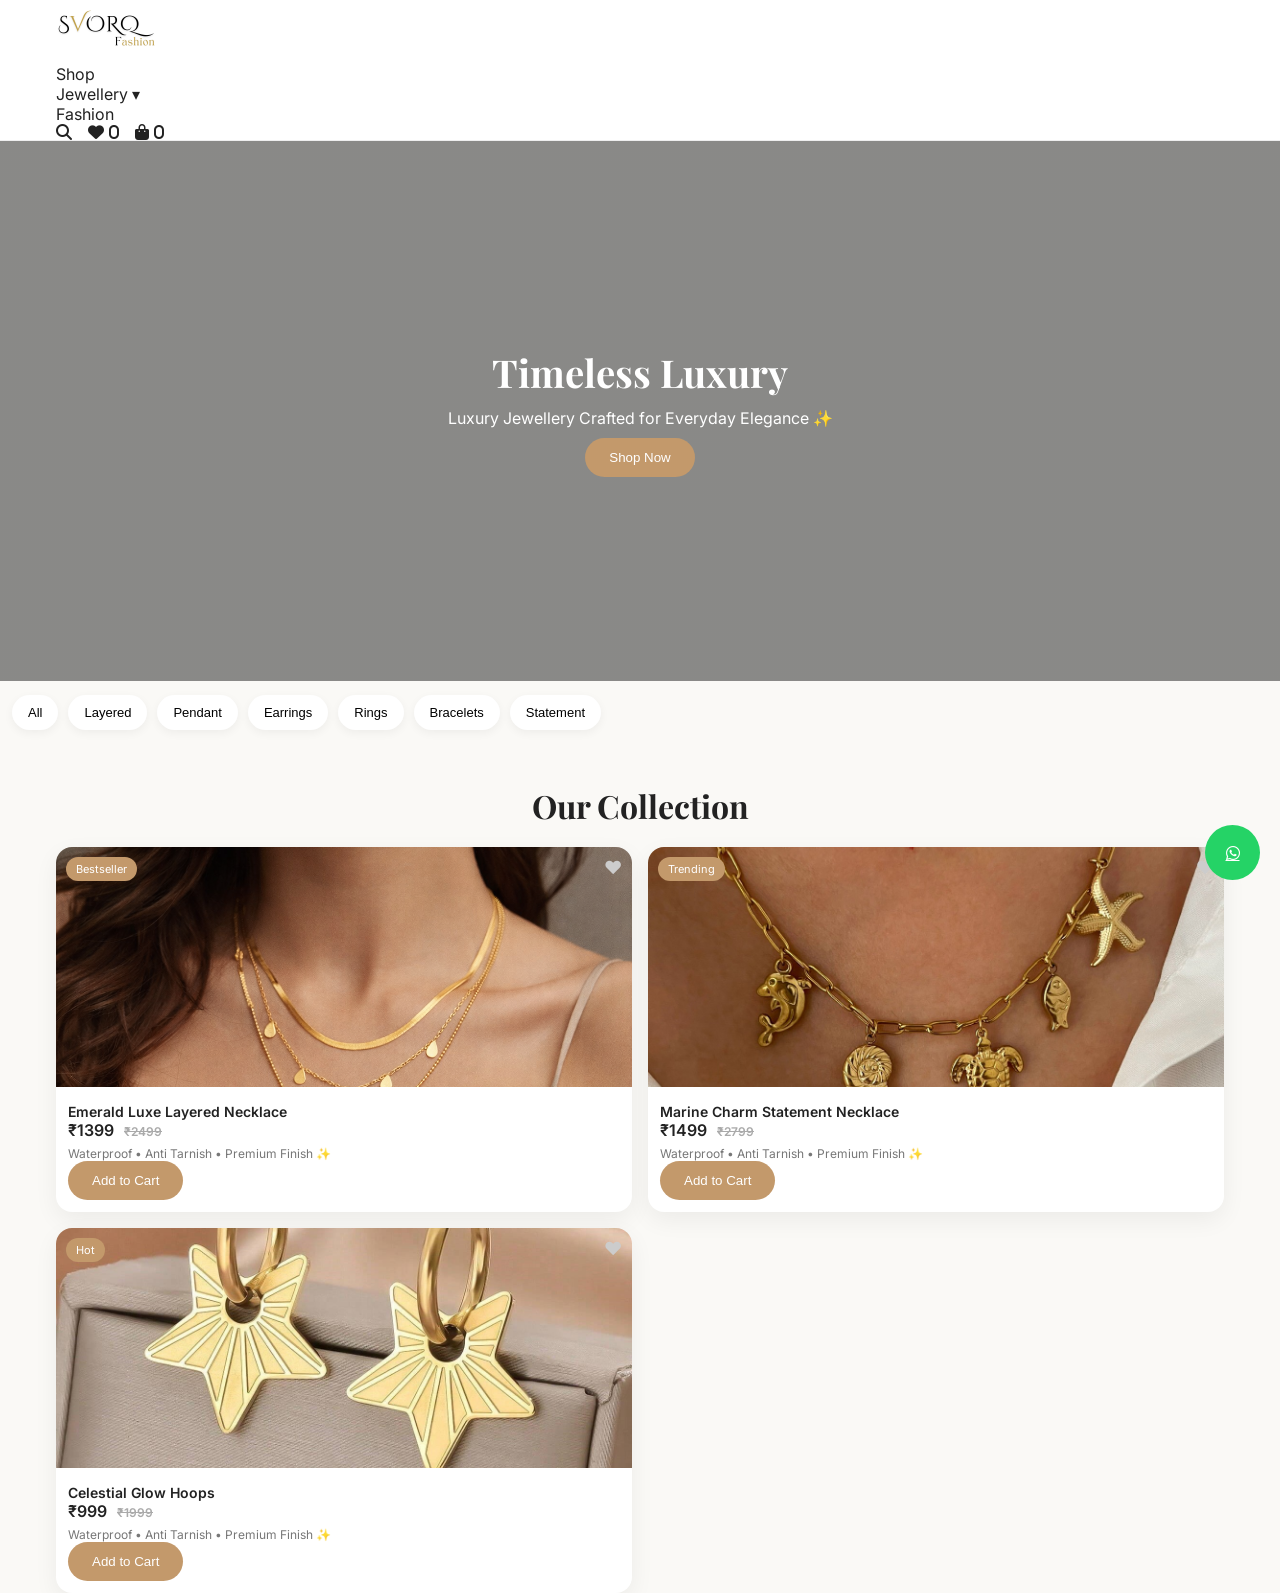
==== index.html @ e7c39467 "Refactor HTML structure and fix viewport settings" ====
<!DOCTYPE html>
<html lang="en">
<head>
  <meta charset="UTF-8">

  <!-- ✅ MOBILE FIX -->
  <meta name="viewport" content="width=device-width, initial-scale=1.0">

  <title>SVORQ - Timeless Luxury</title>

  <link rel="stylesheet" href="style.css">

  <!-- PWA -->
  <link rel="manifest" href="manifest.json">
  <meta name="theme-color" content="#c3996b">

  <!-- iOS -->
  <meta name="apple-mobile-web-app-capable" content="yes">
  <meta name="apple-mobile-web-app-title" content="SVORQ">
  <link rel="apple-touch-icon" href="icon.png">

  <!-- Fonts -->
  <link href="https://fonts.googleapis.com/css2?family=Playfair+Display:wght@400;700&family=Inter:wght@400;500;600&display=swap" rel="stylesheet">

  <!-- Icons -->
  <link rel="stylesheet" href="https://cdnjs.cloudflare.com/ajax/libs/font-awesome/6.5.0/css/all.min.css">
</head>

<body>

<!-- LOADER -->
<div id="loader">
  <img src="logo.png" class="loader-logo">
</div>

<!-- 🔥 CLEAN HEADER -->
<header class="header">
  <div class="container header-clean">

    <!-- LEFT: LOGO -->
    <div class="logo">
      <img src="logo.png" class="logo-img">
    </div>

    <!-- CENTER: NAV -->
    <nav class="nav-center">

      <a onclick="filterCategory('all')">Shop</a>

      <!-- DROPDOWN -->
      <div class="dropdown">
        <a onclick="toggleDropdown()">Jewellery ▾</a>

        <div id="dropdown-menu" class="dropdown-menu">
          <a onclick="filterCategory('layered')">Layered Chains</a>
          <a onclick="filterCategory('pendant')">Pendant Necklaces</a>
          <a onclick="filterCategory('earrings')">Earrings</a>
          <a onclick="filterCategory('rings')">Rings</a>
          <a onclick="filterCategory('bracelet')">Bracelets</a>
          <a onclick="filterCategory('anklets')">Anklets</a>
          <a onclick="filterCategory('statement')">Statement</a>
        </div>
      </div>

      <a onclick="filterCategory('fashion')">Fashion</a>

    </nav>

    <!-- RIGHT: ICONS -->
    <div class="header-right">

      <i class="fas fa-search"></i>

      <i class="fas fa-heart" onclick="showWishlist()">
        <span id="wishlist-count">0</span>
      </i>

      <i class="fas fa-shopping-bag" onclick="toggleCart()">
        <span id="cart-count">0</span>
      </i>

    </div>

  </div>
</header>

<!-- HERO -->
<section class="hero">
  <div class="hero-content">
    <h1>Timeless Luxury</h1>
    <p>Luxury Jewellery Crafted for Everyday Elegance ✨</p>

    <button class="btn-primary"
      onclick="document.getElementById('products-section').scrollIntoView({behavior:'smooth'})">
      Shop Now
    </button>

    <button id="install-btn" class="btn-secondary" onclick="installApp()" style="display:none;">
      Install App 📱
    </button>
  </div>
</section>

<!-- CATEGORY BAR -->
<section class="categories">
  <button onclick="filterCategory('all')">All</button>
  <button onclick="filterCategory('layered')">Layered</button>
  <button onclick="filterCategory('pendant')">Pendant</button>
  <button onclick="filterCategory('earrings')">Earrings</button>
  <button onclick="filterCategory('rings')">Rings</button>
  <button onclick="filterCategory('bracelet')">Bracelets</button>
  <button onclick="filterCategory('statement')">Statement</button>
</section>

<!-- PRODUCTS -->
<section id="products-section" class="products-section">
  <div class="container">
    <h2 class="section-title">Our Collection</h2>
    <div class="product-grid" id="product-grid"></div>
  </div>
</section>

<!-- CART -->
<div id="cart-sidebar" class="cart-sidebar">
  <div class="cart-header">
    <h3>Your Cart (<span id="sidebar-cart-count">0</span>)</h3>
    <i class="fas fa-times" onclick="toggleCart()"></i>
  </div>

  <div id="cart-items"></div>

  <div class="cart-footer">
    <strong>Total: ₹<span id="cart-total">0</span></strong>
    <button class="btn-primary" onclick="checkout()">Checkout</button>
  </div>
</div>

<!-- MODAL -->
<div id="quick-view-modal" class="modal">
  <div class="modal-content">
    <span onclick="closeModal()" class="close">×</span>
    <div id="modal-body"></div>
  </div>
</div>

<!-- WHATSAPP -->
<a href="https://wa.me/918309304255" class="whatsapp-float">
  <i class="fab fa-whatsapp"></i>
</a>

<script src="script.js"></script>

</body>
</html>
---- style.css ----
/* RESET */
* {
  margin: 0;
  padding: 0;
  box-sizing: border-box;
}

/* 🔥 FIX SCALING ISSUE */
html, body {
  width: 100%;
  overflow-x: hidden;
}

body {
  font-family: 'Inter', sans-serif;
  background: #faf9f6;
  color: #222;
}

/* CONTAINER */
.container {
  width: 100%;
  max-width: 1200px;
  margin: 0 auto;
  padding: 0 16px;
}

/* HEADER */
.header {
  background: #fff;
  position: sticky;
  top: 0;
  z-index: 1000;
  border-bottom: 1px solid #eee;
}

/* 🔥 HEADER ROW */
.header-row {
  display: flex;
  align-items: center;
  justify-content: space-between;
  height: 80px;
  position: relative;
}

/* 🔥 CENTER LOGO */
.center-logo {
  position: absolute;
  left: 50%;
  transform: translateX(-50%);
}

.logo-img {
  height: 60px;
}

/* NAV LEFT */
.nav-left {
  display: flex;
  gap: 18px;
  align-items: center;
}

.nav-left a {
  font-size: 14px;
  cursor: pointer;
  color: #333;
  font-weight: 500;
}

.nav-left a:hover {
  color: #c3996b;
}

/* RIGHT ICONS */
.header-right {
  display: flex;
  gap: 16px;
  align-items: center;
}

/* 🔥 DROPDOWN */
.dropdown {
  position: relative;
}

.dropdown-menu {
  display: none;
  position: absolute;
  top: 35px;
  left: 0;
  background: #fff;
  box-shadow: 0 15px 40px rgba(0,0,0,0.12);
  border-radius: 12px;
  padding: 10px;
  min-width: 200px;
}

.dropdown:hover .dropdown-menu {
  display: block;
}

.dropdown-menu a {
  display: block;
  padding: 8px 10px;
  font-size: 13px;
  border-radius: 6px;
}

.dropdown-menu a:hover {
  background: #f5f5f5;
}

/* HERO */
.hero {
  height: 60vh;
  background: linear-gradient(rgba(0,0,0,0.45), rgba(0,0,0,0.45)),
  url('https://images.unsplash.com/photo-1617038220319-276d3cfab638') center/cover;
  display: flex;
  align-items: center;
  justify-content: center;
}

.hero-content {
  color: #fff;
  text-align: center;
}

.hero h1 {
  font-family: 'Playfair Display', serif;
  font-size: 2.4rem;
}

.hero p {
  margin: 10px 0;
}

/* BUTTONS */
.btn-primary {
  background: #c3996b;
  color: white;
  border: none;
  padding: 12px 24px;
  border-radius: 40px;
  cursor: pointer;
}

.btn-primary:hover {
  background: #a88252;
}

.btn-secondary {
  border: 2px solid #c3996b;
  color: #c3996b;
  padding: 12px 24px;
  border-radius: 40px;
  background: transparent;
}

/* CATEGORY BAR */
.categories {
  display: flex;
  overflow-x: auto;
  gap: 10px;
  padding: 14px 12px;
}

.categories::-webkit-scrollbar {
  display: none;
}

.categories button {
  border: none;
  background: #fff;
  padding: 10px 16px;
  border-radius: 25px;
  font-size: 13px;
  white-space: nowrap;
  box-shadow: 0 3px 10px rgba(0,0,0,0.05);
  cursor: pointer;
}

.categories button:hover {
  background: #c3996b;
  color: #fff;
}

/* SECTION */
.section-title {
  text-align: center;
  margin: 40px 0 20px;
  font-family: 'Playfair Display', serif;
  font-size: 2rem;
}

/* PRODUCT GRID */
.product-grid {
  display: grid;
  grid-template-columns: repeat(2, 1fr);
  gap: 16px;
}

/* PRODUCT CARD */
.product-card {
  background: white;
  border-radius: 16px;
  overflow: hidden;
  box-shadow: 0 8px 25px rgba(0,0,0,0.06);
  transition: 0.3s;
  position: relative;
}

.product-card:hover {
  transform: translateY(-5px);
}

.product-card img {
  width: 100%;
  height: 240px;
  object-fit: cover;
}

/* BADGE */
.badge {
  position: absolute;
  top: 10px;
  left: 10px;
  background: #c3996b;
  color: #fff;
  font-size: 11px;
  padding: 5px 10px;
  border-radius: 20px;
}

/* PRODUCT INFO */
.product-info {
  padding: 12px;
}

.product-info h3 {
  font-size: 14px;
  font-weight: 600;
}

/* PRICE */
.price {
  font-weight: 600;
}

.old-price {
  text-decoration: line-through;
  color: #aaa;
  font-size: 12px;
  margin-left: 6px;
}

/* PREMIUM TEXT */
.premium-line {
  font-size: 12px;
  color: #777;
  margin-top: 6px;
}

/* CART */
.cart-sidebar {
  position: fixed;
  right: -350px;
  top: 0;
  width: 320px;
  height: 100%;
  background: white;
  transition: 0.3s;
  z-index: 2000;
}

.cart-sidebar.open {
  right: 0;
}

/* MODAL */
.modal {
  display: none;
  position: fixed;
  top: 0;
  left: 0;
  width: 100%;
  height: 100%;
  background: rgba(0,0,0,0.7);
  justify-content: center;
  align-items: center;
}

.modal-content {
  background: white;
  padding: 20px;
  border-radius: 14px;
  width: 90%;
}

/* WHATSAPP */
.whatsapp-float {
  position: fixed;
  bottom: 20px;
  right: 20px;
  background: #25D366;
  color: white;
  width: 55px;
  height: 55px;
  border-radius: 50%;
  display: flex;
  justify-content: center;
  align-items: center;
}

/* 🔥 LOADER FIX */
#loader {
  position: fixed;
  top: 0;
  left: 0;
  width: 100%;
  height: 100%;
  background: #faf9f6;
  display: flex;
  justify-content: center;
  align-items: center;
  z-index: 9999;
  transition: 0.4s ease;
}

.loader-logo {
  width: 140px;
  animation: fadeZoom 1.5s ease-in-out infinite;
}

@keyframes fadeZoom {
  0% { opacity: 0.6; transform: scale(0.95); }
  50% { opacity: 1; transform: scale(1); }
  100% { opacity: 0.6; transform: scale(0.95); }
}

/* MOBILE FIX */
@media (max-width: 768px) {

  .header-row {
    height: 70px;
  }

  .logo-img {
    height: 50px;
  }

  .nav-left {
    gap: 10px;
  }

  .nav-left a {
    font-size: 12px;
  }

  .hero h1 {
    font-size: 2rem;
  }
}
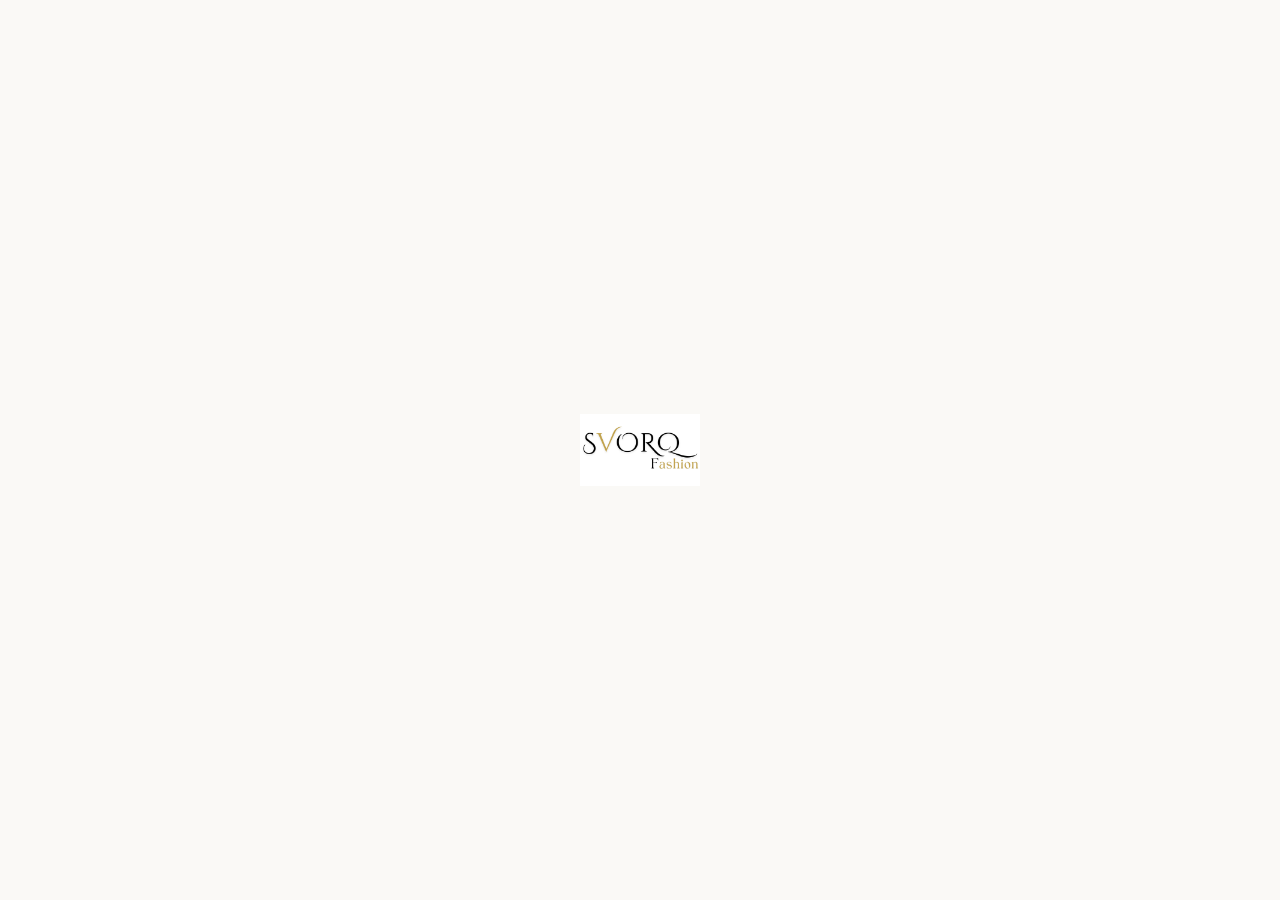
==== commit c295b425: "Enhance index.html with versioning and accessibility Updated HTML to include versioning for CSS and " ====
--- a/index.html
+++ b/index.html
@@ -3,12 +3,13 @@
 <head>
   <meta charset="UTF-8">
 
-  <!-- ✅ MOBILE FIX -->
+  <!-- MOBILE FIX -->
   <meta name="viewport" content="width=device-width, initial-scale=1.0">
 
   <title>SVORQ - Timeless Luxury</title>
 
-  <link rel="stylesheet" href="style.css">
+  <!-- 🔥 FORCE CSS RELOAD (VERY IMPORTANT) -->
+  <link rel="stylesheet" href="style.css?v=3">
 
   <!-- PWA -->
   <link rel="manifest" href="manifest.json">
@@ -30,16 +31,16 @@
 
 <!-- LOADER -->
 <div id="loader">
-  <img src="logo.png" class="loader-logo">
+  <img src="logo.png" class="loader-logo" alt="SVORQ Logo">
 </div>
 
-<!-- 🔥 CLEAN HEADER -->
+<!-- HEADER -->
 <header class="header">
   <div class="container header-clean">
 
     <!-- LEFT: LOGO -->
     <div class="logo">
-      <img src="logo.png" class="logo-img">
+      <img src="logo.png" class="logo-img" alt="SVORQ Logo">
     </div>
 
     <!-- CENTER: NAV -->
@@ -148,7 +149,8 @@
   <i class="fab fa-whatsapp"></i>
 </a>
 
-<script src="script.js"></script>
+<!-- SCRIPT -->
+<script src="script.js?v=3"></script>
 
 </body>
 </html>
--- a/style.css
+++ b/style.css
@@ -5,7 +5,12 @@
   box-sizing: border-box;
 }
 
-/* 🔥 FIX SCALING ISSUE */
+/* 🔥 REMOVE BROKEN GLOBAL IMAGE BEHAVIOR */
+img {
+  max-width: 100%;
+}
+
+/* FIX SCALING */
 html, body {
   width: 100%;
   overflow-x: hidden;
@@ -21,11 +26,12 @@
 .container {
   width: 100%;
   max-width: 1200px;
-  margin: 0 auto;
+  margin: auto;
   padding: 0 16px;
 }
 
-/* HEADER */
+/* ================= HEADER ================= */
+
 .header {
   background: #fff;
   position: sticky;
@@ -34,41 +40,37 @@
   border-bottom: 1px solid #eee;
 }
 
-/* 🔥 HEADER ROW */
-.header-row {
-  display: flex;
-  align-items: center;
-  justify-content: space-between;
-  height: 80px;
-  position: relative;
-}
-
-/* 🔥 CENTER LOGO */
-.center-logo {
-  position: absolute;
-  left: 50%;
-  transform: translateX(-50%);
-}
-
+.header-clean {
+  display: grid;
+  grid-template-columns: auto 1fr auto;
+  align-items: center;
+  height: 70px;
+  padding: 0 12px; /* 🔥 FIX SPACING */
+}
+
+/* LOGO */
 .logo-img {
-  height: 60px;
-}
-
-/* NAV LEFT */
-.nav-left {
-  display: flex;
-  gap: 18px;
-  align-items: center;
-}
-
-.nav-left a {
+  height: 50px;
+  width: auto;
+  object-fit: contain;
+}
+
+/* NAV CENTER */
+.nav-center {
+  display: flex;
+  justify-content: center;
+  gap: 22px;
+}
+
+.nav-center a {
   font-size: 14px;
   cursor: pointer;
   color: #333;
   font-weight: 500;
-}
-
-.nav-left a:hover {
+  transition: 0.3s;
+}
+
+.nav-center a:hover {
   color: #c3996b;
 }
 
@@ -77,9 +79,12 @@
   display: flex;
   gap: 16px;
   align-items: center;
-}
-
-/* 🔥 DROPDOWN */
+  font-size: 16px;
+  cursor: pointer;
+}
+
+/* ================= DROPDOWN ================= */
+
 .dropdown {
   position: relative;
 }
@@ -90,28 +95,37 @@
   top: 35px;
   left: 0;
   background: #fff;
-  box-shadow: 0 15px 40px rgba(0,0,0,0.12);
   border-radius: 12px;
+  box-shadow: 0 10px 30px rgba(0,0,0,0.1);
   padding: 10px;
-  min-width: 200px;
-}
-
-.dropdown:hover .dropdown-menu {
+  min-width: 180px;
+  z-index: 9999;
+}
+
+.dropdown-menu.show {
   display: block;
+  animation: fadeIn 0.2s ease;
+}
+
+@keyframes fadeIn {
+  from { opacity: 0; transform: translateY(8px); }
+  to { opacity: 1; transform: translateY(0); }
 }
 
 .dropdown-menu a {
   display: block;
   padding: 8px 10px;
   font-size: 13px;
-  border-radius: 6px;
+  cursor: pointer;
 }
 
 .dropdown-menu a:hover {
   background: #f5f5f5;
-}
-
-/* HERO */
+  border-radius: 6px;
+}
+
+/* ================= HERO ================= */
+
 .hero {
   height: 60vh;
   background: linear-gradient(rgba(0,0,0,0.45), rgba(0,0,0,0.45)),
@@ -122,7 +136,7 @@
 }
 
 .hero-content {
-  color: #fff;
+  color: white;
   text-align: center;
 }
 
@@ -133,9 +147,11 @@
 
 .hero p {
   margin: 10px 0;
-}
-
-/* BUTTONS */
+  font-size: 14px;
+}
+
+/* ================= BUTTONS ================= */
+
 .btn-primary {
   background: #c3996b;
   color: white;
@@ -143,6 +159,7 @@
   padding: 12px 24px;
   border-radius: 40px;
   cursor: pointer;
+  transition: 0.3s;
 }
 
 .btn-primary:hover {
@@ -157,7 +174,8 @@
   background: transparent;
 }
 
-/* CATEGORY BAR */
+/* ================= CATEGORY ================= */
+
 .categories {
   display: flex;
   overflow-x: auto;
@@ -171,21 +189,22 @@
 
 .categories button {
   border: none;
-  background: #fff;
+  background: white;
   padding: 10px 16px;
   border-radius: 25px;
   font-size: 13px;
-  white-space: nowrap;
   box-shadow: 0 3px 10px rgba(0,0,0,0.05);
   cursor: pointer;
+  transition: 0.3s;
 }
 
 .categories button:hover {
   background: #c3996b;
-  color: #fff;
-}
-
-/* SECTION */
+  color: white;
+}
+
+/* ================= PRODUCTS ================= */
+
 .section-title {
   text-align: center;
   margin: 40px 0 20px;
@@ -193,21 +212,20 @@
   font-size: 2rem;
 }
 
-/* PRODUCT GRID */
 .product-grid {
   display: grid;
   grid-template-columns: repeat(2, 1fr);
   gap: 16px;
 }
 
-/* PRODUCT CARD */
+/* CARD */
 .product-card {
   background: white;
   border-radius: 16px;
   overflow: hidden;
   box-shadow: 0 8px 25px rgba(0,0,0,0.06);
-  transition: 0.3s;
   position: relative;
+  transition: 0.3s;
 }
 
 .product-card:hover {
@@ -216,7 +234,7 @@
 
 .product-card img {
   width: 100%;
-  height: 240px;
+  height: 220px;
   object-fit: cover;
 }
 
@@ -226,20 +244,42 @@
   top: 10px;
   left: 10px;
   background: #c3996b;
-  color: #fff;
+  color: white;
   font-size: 11px;
   padding: 5px 10px;
   border-radius: 20px;
 }
 
-/* PRODUCT INFO */
+/* ❤️ WISHLIST */
+.wishlist-icon {
+  position: absolute;
+  top: 10px;
+  right: 10px;
+  background: rgba(255,255,255,0.95);
+  width: 34px;
+  height: 34px;
+  border-radius: 50%;
+  display: flex;
+  justify-content: center;
+  align-items: center;
+  color: #ccc;
+  font-size: 16px;
+  cursor: pointer;
+  transition: 0.3s;
+}
+
+.wishlist-icon.active {
+  color: red;
+}
+
+/* INFO */
 .product-info {
   padding: 12px;
 }
 
 .product-info h3 {
   font-size: 14px;
-  font-weight: 600;
+  margin-bottom: 5px;
 }
 
 /* PRICE */
@@ -254,14 +294,8 @@
   margin-left: 6px;
 }
 
-/* PREMIUM TEXT */
-.premium-line {
-  font-size: 12px;
-  color: #777;
-  margin-top: 6px;
-}
-
-/* CART */
+/* ================= CART ================= */
+
 .cart-sidebar {
   position: fixed;
   right: -350px;
@@ -277,7 +311,8 @@
   right: 0;
 }
 
-/* MODAL */
+/* ================= MODAL ================= */
+
 .modal {
   display: none;
   position: fixed;
@@ -291,28 +326,32 @@
 }
 
 .modal-content {
+  width: 90%;
+  max-width: 400px;
   background: white;
   padding: 20px;
-  border-radius: 14px;
-  width: 90%;
-}
-
-/* WHATSAPP */
+  border-radius: 12px;
+}
+
+/* ================= WHATSAPP ================= */
+
 .whatsapp-float {
   position: fixed;
-  bottom: 20px;
-  right: 20px;
+  bottom: 80px;
+  right: 16px;
   background: #25D366;
-  color: white;
-  width: 55px;
-  height: 55px;
+  width: 52px;
+  height: 52px;
   border-radius: 50%;
   display: flex;
   justify-content: center;
   align-items: center;
-}
-
-/* 🔥 LOADER FIX */
+  color: white;
+  font-size: 22px;
+}
+
+/* ================= LOADER ================= */
+
 #loader {
   position: fixed;
   top: 0;
@@ -324,37 +363,23 @@
   justify-content: center;
   align-items: center;
   z-index: 9999;
-  transition: 0.4s ease;
 }
 
 .loader-logo {
-  width: 140px;
-  animation: fadeZoom 1.5s ease-in-out infinite;
-}
-
-@keyframes fadeZoom {
-  0% { opacity: 0.6; transform: scale(0.95); }
-  50% { opacity: 1; transform: scale(1); }
-  100% { opacity: 0.6; transform: scale(0.95); }
-}
-
-/* MOBILE FIX */
+  width: 120px;
+  height: auto;
+}
+
+/* ================= MOBILE ================= */
+
 @media (max-width: 768px) {
 
-  .header-row {
-    height: 70px;
+  .nav-center {
+    gap: 12px;
   }
 
   .logo-img {
-    height: 50px;
-  }
-
-  .nav-left {
-    gap: 10px;
-  }
-
-  .nav-left a {
-    font-size: 12px;
+    height: 45px;
   }
 
   .hero h1 {
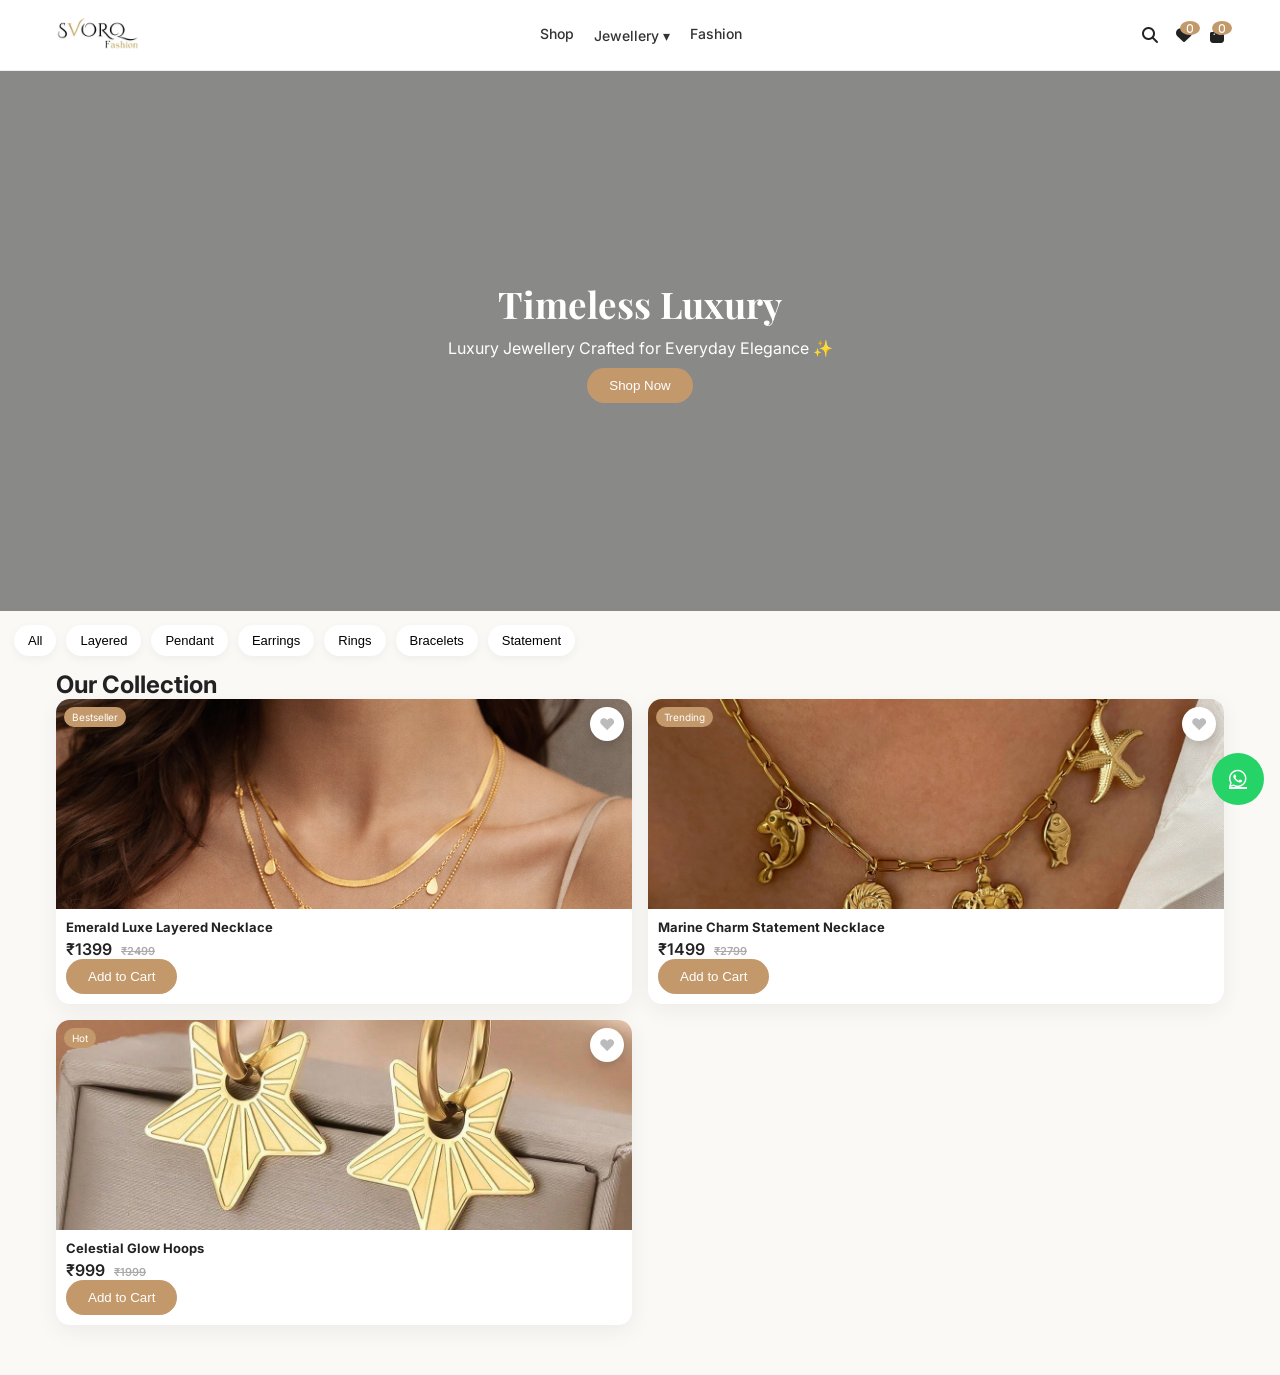
==== commit 21cc6613: "Update CSS and JS versions, add Razorpay script Updated CSS and script versions, added Razorpay scri" ====
--- a/index.html
+++ b/index.html
@@ -8,8 +8,8 @@
 
   <title>SVORQ - Timeless Luxury</title>
 
-  <!-- 🔥 FORCE CSS RELOAD (VERY IMPORTANT) -->
-  <link rel="stylesheet" href="style.css?v=3">
+  <!-- CSS -->
+  <link rel="stylesheet" href="style.css?v=4">
 
   <!-- PWA -->
   <link rel="manifest" href="manifest.json">
@@ -25,6 +25,9 @@
 
   <!-- Icons -->
   <link rel="stylesheet" href="https://cdnjs.cloudflare.com/ajax/libs/font-awesome/6.5.0/css/all.min.css">
+
+  <!-- Razorpay -->
+  <script src="https://checkout.razorpay.com/v1/checkout.js"></script>
 </head>
 
 <body>
@@ -38,12 +41,12 @@
 <header class="header">
   <div class="container header-clean">
 
-    <!-- LEFT: LOGO -->
+    <!-- LOGO -->
     <div class="logo">
       <img src="logo.png" class="logo-img" alt="SVORQ Logo">
     </div>
 
-    <!-- CENTER: NAV -->
+    <!-- NAV -->
     <nav class="nav-center">
 
       <a onclick="filterCategory('all')">Shop</a>
@@ -67,16 +70,18 @@
 
     </nav>
 
-    <!-- RIGHT: ICONS -->
+    <!-- RIGHT ICONS -->
     <div class="header-right">
 
       <i class="fas fa-search"></i>
 
-      <i class="fas fa-heart" onclick="showWishlist()">
+      <!-- ❤️ GO TO WISHLIST PAGE -->
+      <i class="fas fa-heart" onclick="window.location.href='wishlist.html'">
         <span id="wishlist-count">0</span>
       </i>
 
-      <i class="fas fa-shopping-bag" onclick="toggleCart()">
+      <!-- 🛒 GO TO CART PAGE -->
+      <i class="fas fa-shopping-bag" onclick="window.location.href='cart.html'">
         <span id="cart-count">0</span>
       </i>
 
@@ -102,7 +107,7 @@
   </div>
 </section>
 
-<!-- CATEGORY BAR -->
+<!-- CATEGORY -->
 <section class="categories">
   <button onclick="filterCategory('all')">All</button>
   <button onclick="filterCategory('layered')">Layered</button>
@@ -121,36 +126,30 @@
   </div>
 </section>
 
-<!-- CART -->
-<div id="cart-sidebar" class="cart-sidebar">
-  <div class="cart-header">
-    <h3>Your Cart (<span id="sidebar-cart-count">0</span>)</h3>
-    <i class="fas fa-times" onclick="toggleCart()"></i>
-  </div>
-
-  <div id="cart-items"></div>
-
-  <div class="cart-footer">
-    <strong>Total: ₹<span id="cart-total">0</span></strong>
-    <button class="btn-primary" onclick="checkout()">Checkout</button>
-  </div>
-</div>
-
-<!-- MODAL -->
-<div id="quick-view-modal" class="modal">
-  <div class="modal-content">
-    <span onclick="closeModal()" class="close">×</span>
-    <div id="modal-body"></div>
-  </div>
-</div>
-
 <!-- WHATSAPP -->
 <a href="https://wa.me/918309304255" class="whatsapp-float">
   <i class="fab fa-whatsapp"></i>
 </a>
 
 <!-- SCRIPT -->
-<script src="script.js?v=3"></script>
+<script src="script.js?v=4"></script>
+
+<!-- 🔥 DROPDOWN FIX SCRIPT -->
+<script>
+function toggleDropdown() {
+  document.getElementById("dropdown-menu").classList.toggle("show");
+}
+
+// Close dropdown when clicking outside
+document.addEventListener("click", function(e) {
+  const dropdown = document.querySelector(".dropdown");
+  const menu = document.getElementById("dropdown-menu");
+
+  if (!dropdown.contains(e.target)) {
+    menu.classList.remove("show");
+  }
+});
+</script>
 
 </body>
 </html>
--- a/style.css
+++ b/style.css
@@ -5,12 +5,11 @@
   box-sizing: border-box;
 }
 
-/* 🔥 REMOVE BROKEN GLOBAL IMAGE BEHAVIOR */
 img {
   max-width: 100%;
-}
-
-/* FIX SCALING */
+  display: block;
+}
+
 html, body {
   width: 100%;
   overflow-x: hidden;
@@ -24,7 +23,6 @@
 
 /* CONTAINER */
 .container {
-  width: 100%;
   max-width: 1200px;
   margin: auto;
   padding: 0 16px;
@@ -45,21 +43,19 @@
   grid-template-columns: auto 1fr auto;
   align-items: center;
   height: 70px;
-  padding: 0 12px; /* 🔥 FIX SPACING */
 }
 
 /* LOGO */
 .logo-img {
   height: 50px;
-  width: auto;
   object-fit: contain;
 }
 
-/* NAV CENTER */
+/* NAV */
 .nav-center {
   display: flex;
   justify-content: center;
-  gap: 22px;
+  gap: 20px;
 }
 
 .nav-center a {
@@ -77,10 +73,25 @@
 /* RIGHT ICONS */
 .header-right {
   display: flex;
-  gap: 16px;
-  align-items: center;
-  font-size: 16px;
-  cursor: pointer;
+  gap: 18px;
+  align-items: center;
+}
+
+.header-right i {
+  position: relative;
+  cursor: pointer;
+}
+
+/* COUNT BADGE */
+.header-right span {
+  position: absolute;
+  top: -6px;
+  right: -8px;
+  background: #c3996b;
+  color: white;
+  font-size: 10px;
+  padding: 2px 6px;
+  border-radius: 50%;
 }
 
 /* ================= DROPDOWN ================= */
@@ -95,26 +106,20 @@
   top: 35px;
   left: 0;
   background: #fff;
-  border-radius: 12px;
+  border-radius: 10px;
   box-shadow: 0 10px 30px rgba(0,0,0,0.1);
   padding: 10px;
   min-width: 180px;
-  z-index: 9999;
+  z-index: 999;
 }
 
 .dropdown-menu.show {
   display: block;
-  animation: fadeIn 0.2s ease;
-}
-
-@keyframes fadeIn {
-  from { opacity: 0; transform: translateY(8px); }
-  to { opacity: 1; transform: translateY(0); }
 }
 
 .dropdown-menu a {
   display: block;
-  padding: 8px 10px;
+  padding: 8px;
   font-size: 13px;
   cursor: pointer;
 }
@@ -142,12 +147,11 @@
 
 .hero h1 {
   font-family: 'Playfair Display', serif;
-  font-size: 2.4rem;
+  font-size: 2.3rem;
 }
 
 .hero p {
   margin: 10px 0;
-  font-size: 14px;
 }
 
 /* ================= BUTTONS ================= */
@@ -156,8 +160,8 @@
   background: #c3996b;
   color: white;
   border: none;
-  padding: 12px 24px;
-  border-radius: 40px;
+  padding: 10px 22px;
+  border-radius: 30px;
   cursor: pointer;
   transition: 0.3s;
 }
@@ -169,8 +173,8 @@
 .btn-secondary {
   border: 2px solid #c3996b;
   color: #c3996b;
-  padding: 12px 24px;
-  border-radius: 40px;
+  padding: 10px 22px;
+  border-radius: 30px;
   background: transparent;
 }
 
@@ -180,7 +184,7 @@
   display: flex;
   overflow-x: auto;
   gap: 10px;
-  padding: 14px 12px;
+  padding: 14px;
 }
 
 .categories::-webkit-scrollbar {
@@ -190,8 +194,8 @@
 .categories button {
   border: none;
   background: white;
-  padding: 10px 16px;
-  border-radius: 25px;
+  padding: 8px 14px;
+  border-radius: 20px;
   font-size: 13px;
   box-shadow: 0 3px 10px rgba(0,0,0,0.05);
   cursor: pointer;
@@ -205,11 +209,8 @@
 
 /* ================= PRODUCTS ================= */
 
-.section-title {
-  text-align: center;
-  margin: 40px 0 20px;
-  font-family: 'Playfair Display', serif;
-  font-size: 2rem;
+.products-section {
+  padding-bottom: 50px;
 }
 
 .product-grid {
@@ -221,68 +222,72 @@
 /* CARD */
 .product-card {
   background: white;
-  border-radius: 16px;
+  border-radius: 14px;
   overflow: hidden;
-  box-shadow: 0 8px 25px rgba(0,0,0,0.06);
+  box-shadow: 0 6px 22px rgba(0,0,0,0.06);
   position: relative;
   transition: 0.3s;
 }
 
 .product-card:hover {
-  transform: translateY(-5px);
-}
-
+  transform: translateY(-4px);
+}
+
+/* IMAGE */
 .product-card img {
   width: 100%;
-  height: 220px;
+  height: 210px;
   object-fit: cover;
 }
 
 /* BADGE */
 .badge {
   position: absolute;
-  top: 10px;
-  left: 10px;
+  top: 8px;
+  left: 8px;
   background: #c3996b;
   color: white;
-  font-size: 11px;
-  padding: 5px 10px;
+  font-size: 10px;
+  padding: 4px 8px;
   border-radius: 20px;
 }
 
 /* ❤️ WISHLIST */
 .wishlist-icon {
   position: absolute;
-  top: 10px;
-  right: 10px;
-  background: rgba(255,255,255,0.95);
+  top: 8px;
+  right: 8px;
+  background: white;
   width: 34px;
   height: 34px;
   border-radius: 50%;
   display: flex;
   justify-content: center;
   align-items: center;
-  color: #ccc;
+
+  color: #bbb;
   font-size: 16px;
   cursor: pointer;
+
+  box-shadow: 0 4px 10px rgba(0,0,0,0.15);
   transition: 0.3s;
 }
 
 .wishlist-icon.active {
   color: red;
+  transform: scale(1.1);
 }
 
 /* INFO */
 .product-info {
-  padding: 12px;
+  padding: 10px;
 }
 
 .product-info h3 {
-  font-size: 14px;
-  margin-bottom: 5px;
-}
-
-/* PRICE */
+  font-size: 13px;
+  margin-bottom: 4px;
+}
+
 .price {
   font-weight: 600;
 }
@@ -290,17 +295,55 @@
 .old-price {
   text-decoration: line-through;
   color: #aaa;
-  font-size: 12px;
-  margin-left: 6px;
+  font-size: 11px;
+  margin-left: 5px;
+}
+
+/* ================= PRODUCT PAGE ================= */
+
+.product-page {
+  padding: 20px;
+}
+
+.product-container {
+  display: flex;
+  flex-direction: column;
+  gap: 20px;
+}
+
+.product-images img {
+  border-radius: 12px;
+}
+
+.thumbnails {
+  display: flex;
+  gap: 8px;
+  margin-top: 10px;
+}
+
+.thumbnails img {
+  width: 60px;
+  height: 60px;
+  object-fit: cover;
+  border-radius: 6px;
+  cursor: pointer;
+}
+
+.product-details h1 {
+  font-size: 18px;
+}
+
+.product-details p {
+  margin: 10px 0;
 }
 
 /* ================= CART ================= */
 
 .cart-sidebar {
   position: fixed;
-  right: -350px;
+  right: -320px;
   top: 0;
-  width: 320px;
+  width: 300px;
   height: 100%;
   background: white;
   transition: 0.3s;
@@ -311,51 +354,28 @@
   right: 0;
 }
 
-/* ================= MODAL ================= */
-
-.modal {
-  display: none;
-  position: fixed;
-  top: 0;
-  left: 0;
-  width: 100%;
-  height: 100%;
-  background: rgba(0,0,0,0.7);
-  justify-content: center;
-  align-items: center;
-}
-
-.modal-content {
-  width: 90%;
-  max-width: 400px;
-  background: white;
-  padding: 20px;
-  border-radius: 12px;
-}
-
 /* ================= WHATSAPP ================= */
 
 .whatsapp-float {
   position: fixed;
-  bottom: 80px;
+  bottom: 95px; /* FIX overlap */
   right: 16px;
   background: #25D366;
   width: 52px;
   height: 52px;
   border-radius: 50%;
   display: flex;
+  align-items: center;
   justify-content: center;
-  align-items: center;
-  color: white;
-  font-size: 22px;
+  color: white;
+  font-size: 20px;
+  z-index: 999;
 }
 
 /* ================= LOADER ================= */
 
 #loader {
   position: fixed;
-  top: 0;
-  left: 0;
   width: 100%;
   height: 100%;
   background: #faf9f6;
@@ -367,22 +387,18 @@
 
 .loader-logo {
   width: 120px;
-  height: auto;
 }
 
 /* ================= MOBILE ================= */
 
 @media (max-width: 768px) {
-
-  .nav-center {
-    gap: 12px;
-  }
-
-  .logo-img {
-    height: 45px;
-  }
 
   .hero h1 {
     font-size: 2rem;
   }
-}
+
+  .product-grid {
+    grid-template-columns: 1fr 1fr;
+  }
+
+}
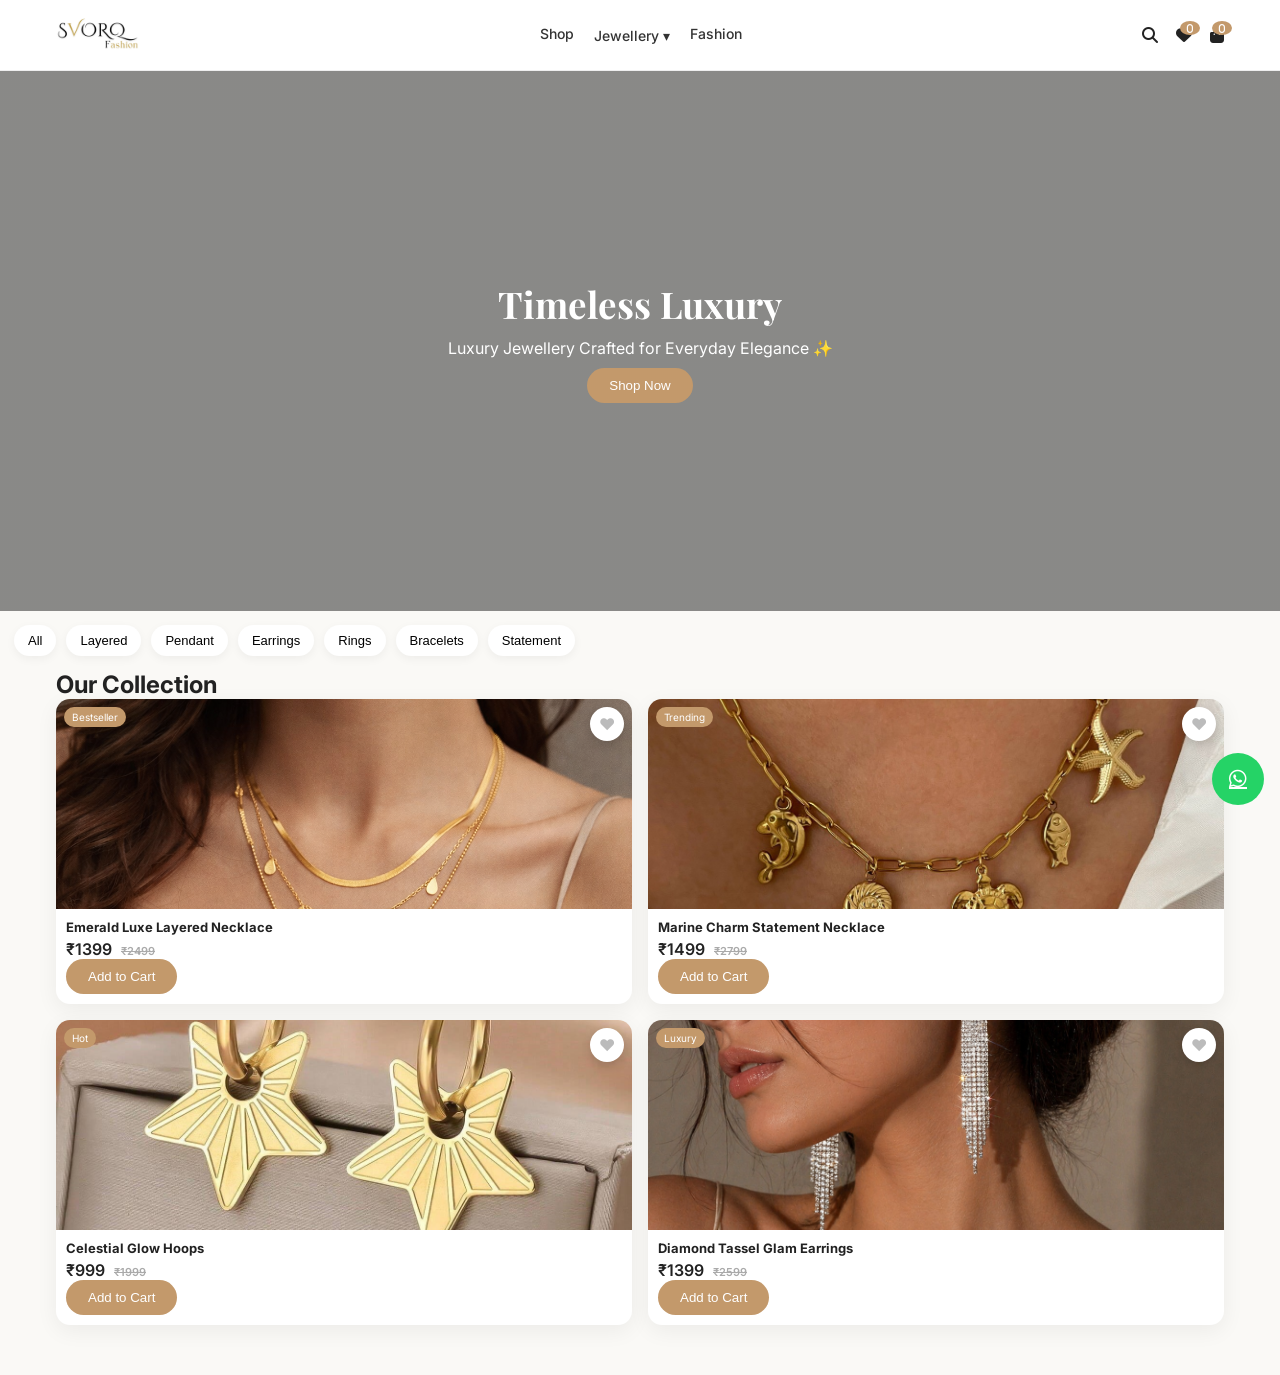
==== commit 12add5f8: "Update index.html" ====
--- a/index.html
+++ b/index.html
@@ -3,13 +3,13 @@
 <head>
   <meta charset="UTF-8">
 
-  <!-- MOBILE FIX -->
+  <!-- MOBILE -->
   <meta name="viewport" content="width=device-width, initial-scale=1.0">
 
   <title>SVORQ - Timeless Luxury</title>
 
-  <!-- CSS -->
-  <link rel="stylesheet" href="style.css?v=4">
+  <!-- ✅ FORCE REFRESH -->
+  <link rel="stylesheet" href="style.css?v=10">
 
   <!-- PWA -->
   <link rel="manifest" href="manifest.json">
@@ -75,12 +75,12 @@
 
       <i class="fas fa-search"></i>
 
-      <!-- ❤️ GO TO WISHLIST PAGE -->
+      <!-- ❤️ WISHLIST -->
       <i class="fas fa-heart" onclick="window.location.href='wishlist.html'">
         <span id="wishlist-count">0</span>
       </i>
 
-      <!-- 🛒 GO TO CART PAGE -->
+      <!-- 🛒 CART -->
       <i class="fas fa-shopping-bag" onclick="window.location.href='cart.html'">
         <span id="cart-count">0</span>
       </i>
@@ -131,25 +131,8 @@
   <i class="fab fa-whatsapp"></i>
 </a>
 
-<!-- SCRIPT -->
-<script src="script.js?v=4"></script>
-
-<!-- 🔥 DROPDOWN FIX SCRIPT -->
-<script>
-function toggleDropdown() {
-  document.getElementById("dropdown-menu").classList.toggle("show");
-}
-
-// Close dropdown when clicking outside
-document.addEventListener("click", function(e) {
-  const dropdown = document.querySelector(".dropdown");
-  const menu = document.getElementById("dropdown-menu");
-
-  if (!dropdown.contains(e.target)) {
-    menu.classList.remove("show");
-  }
-});
-</script>
+<!-- ✅ SCRIPT (UPDATED VERSION) -->
+<script src="script.js?v=10"></script>
 
 </body>
 </html>
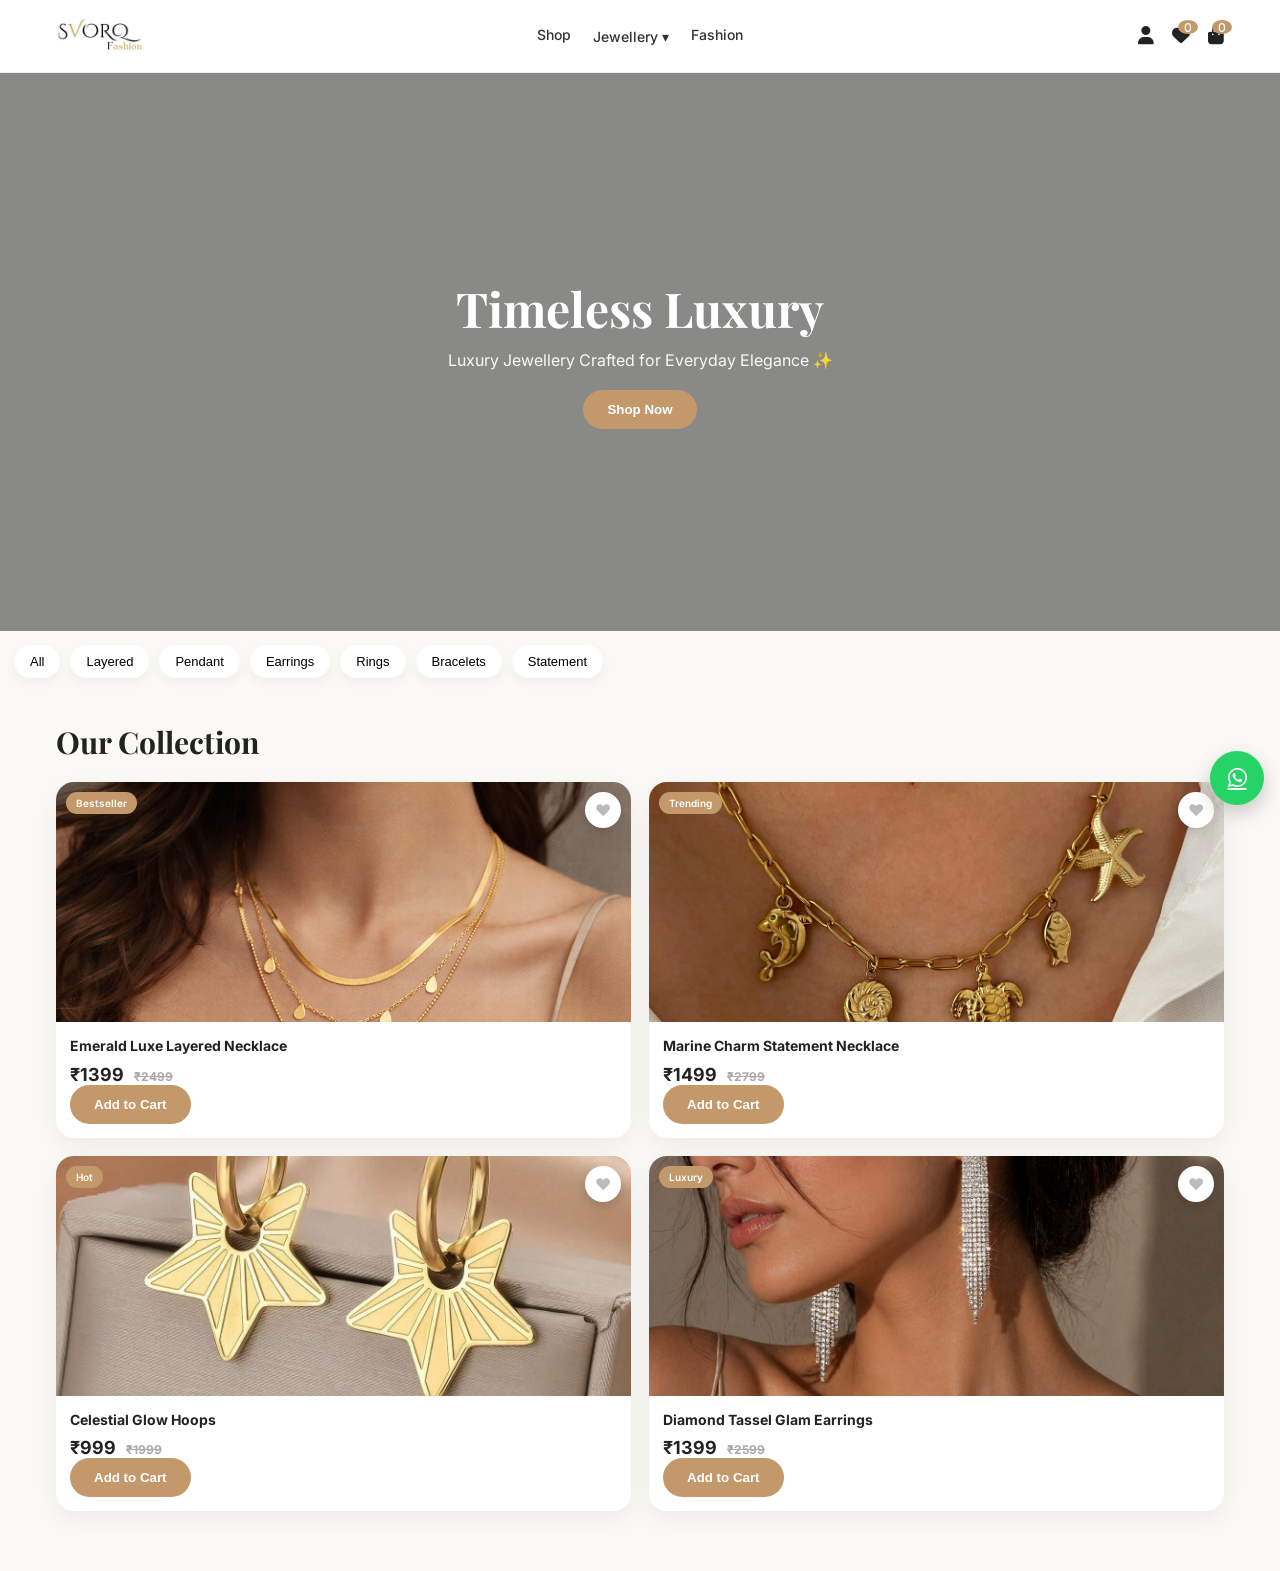
==== commit ebca5883: "Update index.html" ====
--- a/index.html
+++ b/index.html
@@ -73,7 +73,8 @@
     <!-- RIGHT ICONS -->
     <div class="header-right">
 
-      <i class="fas fa-search"></i>
+      <i class="fas fa-user"
+onclick="window.location.href='login.html'"></i>
 
       <!-- ❤️ WISHLIST -->
       <i class="fas fa-heart" onclick="window.location.href='wishlist.html'">
--- a/style.css
+++ b/style.css
@@ -1,404 +1,560 @@
 /* RESET */
-* {
-  margin: 0;
-  padding: 0;
-  box-sizing: border-box;
-}
-
-img {
-  max-width: 100%;
-  display: block;
-}
-
-html, body {
-  width: 100%;
-  overflow-x: hidden;
-}
-
-body {
-  font-family: 'Inter', sans-serif;
-  background: #faf9f6;
-  color: #222;
+*{
+  margin:0;
+  padding:0;
+  box-sizing:border-box;
+}
+
+html,body{
+  width:100%;
+  overflow-x:hidden;
+  scroll-behavior:smooth;
+}
+
+body{
+  font-family:'Inter',sans-serif;
+  background:#faf9f6;
+  color:#222;
+}
+
+img{
+  max-width:100%;
+  display:block;
 }
 
 /* CONTAINER */
-.container {
-  max-width: 1200px;
-  margin: auto;
-  padding: 0 16px;
+
+.container{
+  max-width:1200px;
+  margin:auto;
+  padding:0 16px;
 }
 
 /* ================= HEADER ================= */
 
-.header {
-  background: #fff;
-  position: sticky;
-  top: 0;
-  z-index: 1000;
-  border-bottom: 1px solid #eee;
-}
-
-.header-clean {
-  display: grid;
-  grid-template-columns: auto 1fr auto;
-  align-items: center;
-  height: 70px;
+.header{
+  background:#fff;
+  position:sticky;
+  top:0;
+  z-index:1000;
+  border-bottom:1px solid #eee;
+}
+
+.header-clean{
+  display:grid;
+  grid-template-columns:auto 1fr auto;
+  align-items:center;
+  height:72px;
 }
 
 /* LOGO */
-.logo-img {
-  height: 50px;
-  object-fit: contain;
+
+.logo-img{
+  height:52px;
+  object-fit:contain;
 }
 
 /* NAV */
-.nav-center {
-  display: flex;
-  justify-content: center;
-  gap: 20px;
-}
-
-.nav-center a {
-  font-size: 14px;
-  cursor: pointer;
-  color: #333;
-  font-weight: 500;
-  transition: 0.3s;
-}
-
-.nav-center a:hover {
-  color: #c3996b;
+
+.nav-center{
+  display:flex;
+  justify-content:center;
+  gap:22px;
+}
+
+.nav-center a{
+  font-size:14px;
+  cursor:pointer;
+  color:#333;
+  font-weight:500;
+  transition:0.3s;
+}
+
+.nav-center a:hover{
+  color:#c3996b;
 }
 
 /* RIGHT ICONS */
-.header-right {
-  display: flex;
-  gap: 18px;
-  align-items: center;
-}
-
-.header-right i {
-  position: relative;
-  cursor: pointer;
-}
-
-/* COUNT BADGE */
-.header-right span {
-  position: absolute;
-  top: -6px;
-  right: -8px;
-  background: #c3996b;
-  color: white;
-  font-size: 10px;
-  padding: 2px 6px;
-  border-radius: 50%;
+
+.header-right{
+  display:flex;
+  gap:18px;
+  align-items:center;
+}
+
+.header-right i{
+  position:relative;
+  cursor:pointer;
+  font-size:18px;
+}
+
+/* BADGE */
+
+.header-right span{
+  position:absolute;
+  top:-7px;
+  right:-8px;
+  background:#c3996b;
+  color:white;
+  font-size:10px;
+  padding:2px 6px;
+  border-radius:50%;
 }
 
 /* ================= DROPDOWN ================= */
 
-.dropdown {
-  position: relative;
-}
-
-.dropdown-menu {
-  display: none;
-  position: absolute;
-  top: 35px;
-  left: 0;
-  background: #fff;
-  border-radius: 10px;
-  box-shadow: 0 10px 30px rgba(0,0,0,0.1);
-  padding: 10px;
-  min-width: 180px;
-  z-index: 999;
-}
-
-.dropdown-menu.show {
-  display: block;
-}
-
-.dropdown-menu a {
-  display: block;
-  padding: 8px;
-  font-size: 13px;
-  cursor: pointer;
-}
-
-.dropdown-menu a:hover {
-  background: #f5f5f5;
-  border-radius: 6px;
+.dropdown{
+  position:relative;
+}
+
+.dropdown-menu{
+  display:none;
+  position:absolute;
+  top:35px;
+  left:0;
+  background:#fff;
+  border-radius:14px;
+  box-shadow:0 12px 30px rgba(0,0,0,0.1);
+  padding:10px;
+  min-width:190px;
+  z-index:999;
+}
+
+.dropdown-menu.show{
+  display:block;
+}
+
+.dropdown-menu a{
+  display:block;
+  padding:10px;
+  font-size:13px;
+  border-radius:8px;
+}
+
+.dropdown-menu a:hover{
+  background:#f5f5f5;
 }
 
 /* ================= HERO ================= */
 
-.hero {
-  height: 60vh;
-  background: linear-gradient(rgba(0,0,0,0.45), rgba(0,0,0,0.45)),
-  url('https://images.unsplash.com/photo-1617038220319-276d3cfab638') center/cover;
-  display: flex;
-  align-items: center;
-  justify-content: center;
-}
-
-.hero-content {
-  color: white;
-  text-align: center;
-}
-
-.hero h1 {
-  font-family: 'Playfair Display', serif;
-  font-size: 2.3rem;
-}
-
-.hero p {
-  margin: 10px 0;
+.hero{
+  height:62vh;
+
+  background:
+  linear-gradient(rgba(0,0,0,0.45),rgba(0,0,0,0.45)),
+  url('https://images.unsplash.com/photo-1617038220319-276d3cfab638')
+  center/cover;
+
+  display:flex;
+  align-items:center;
+  justify-content:center;
+}
+
+.hero-content{
+  color:white;
+  text-align:center;
+  padding:20px;
+}
+
+.hero h1{
+  font-family:'Playfair Display',serif;
+  font-size:3rem;
+  margin-bottom:10px;
+}
+
+.hero p{
+  margin-bottom:20px;
+  opacity:0.95;
 }
 
 /* ================= BUTTONS ================= */
 
-.btn-primary {
-  background: #c3996b;
-  color: white;
-  border: none;
-  padding: 10px 22px;
-  border-radius: 30px;
-  cursor: pointer;
-  transition: 0.3s;
-}
-
-.btn-primary:hover {
-  background: #a88252;
-}
-
-.btn-secondary {
-  border: 2px solid #c3996b;
-  color: #c3996b;
-  padding: 10px 22px;
-  border-radius: 30px;
-  background: transparent;
+.btn-primary{
+  background:#c3996b;
+  color:white;
+  border:none;
+  padding:12px 24px;
+  border-radius:40px;
+  cursor:pointer;
+  transition:0.3s;
+  font-weight:600;
+}
+
+.btn-primary:hover{
+  background:#a88252;
+}
+
+.btn-secondary{
+  border:2px solid #c3996b;
+  color:#c3996b;
+  padding:12px 24px;
+  border-radius:40px;
+  background:transparent;
+  cursor:pointer;
+  font-weight:600;
 }
 
 /* ================= CATEGORY ================= */
 
-.categories {
-  display: flex;
-  overflow-x: auto;
-  gap: 10px;
-  padding: 14px;
-}
-
-.categories::-webkit-scrollbar {
-  display: none;
-}
-
-.categories button {
-  border: none;
-  background: white;
-  padding: 8px 14px;
-  border-radius: 20px;
-  font-size: 13px;
-  box-shadow: 0 3px 10px rgba(0,0,0,0.05);
-  cursor: pointer;
-  transition: 0.3s;
-}
-
-.categories button:hover {
-  background: #c3996b;
-  color: white;
+.categories{
+  display:flex;
+  overflow-x:auto;
+  gap:10px;
+  padding:14px;
+}
+
+.categories::-webkit-scrollbar{
+  display:none;
+}
+
+.categories button{
+  border:none;
+  background:white;
+  padding:9px 16px;
+  border-radius:24px;
+  font-size:13px;
+  box-shadow:0 4px 12px rgba(0,0,0,0.05);
+  cursor:pointer;
+  transition:0.3s;
+  white-space:nowrap;
+}
+
+.categories button:hover{
+  background:#c3996b;
+  color:white;
 }
 
 /* ================= PRODUCTS ================= */
 
-.products-section {
-  padding-bottom: 50px;
-}
-
-.product-grid {
-  display: grid;
-  grid-template-columns: repeat(2, 1fr);
-  gap: 16px;
+.products-section{
+  padding:30px 0 60px;
+}
+
+.section-title{
+  margin-bottom:20px;
+  font-family:'Playfair Display',serif;
+  font-size:30px;
+}
+
+.product-grid{
+  display:grid;
+  grid-template-columns:repeat(2,1fr);
+  gap:18px;
 }
 
 /* CARD */
-.product-card {
-  background: white;
-  border-radius: 14px;
-  overflow: hidden;
-  box-shadow: 0 6px 22px rgba(0,0,0,0.06);
-  position: relative;
-  transition: 0.3s;
-}
-
-.product-card:hover {
-  transform: translateY(-4px);
+
+.product-card{
+  background:white;
+  border-radius:18px;
+  overflow:hidden;
+  box-shadow:0 8px 25px rgba(0,0,0,0.06);
+  position:relative;
+  transition:0.3s;
+}
+
+.product-card:hover{
+  transform:translateY(-5px);
 }
 
 /* IMAGE */
-.product-card img {
-  width: 100%;
-  height: 210px;
-  object-fit: cover;
+
+.product-card img{
+  width:100%;
+  height:240px;
+  object-fit:cover;
 }
 
 /* BADGE */
-.badge {
-  position: absolute;
-  top: 8px;
-  left: 8px;
-  background: #c3996b;
-  color: white;
-  font-size: 10px;
-  padding: 4px 8px;
-  border-radius: 20px;
-}
-
-/* ❤️ WISHLIST */
-.wishlist-icon {
-  position: absolute;
-  top: 8px;
-  right: 8px;
-  background: white;
-  width: 34px;
-  height: 34px;
-  border-radius: 50%;
-  display: flex;
-  justify-content: center;
-  align-items: center;
-
-  color: #bbb;
-  font-size: 16px;
-  cursor: pointer;
-
-  box-shadow: 0 4px 10px rgba(0,0,0,0.15);
-  transition: 0.3s;
-}
-
-.wishlist-icon.active {
-  color: red;
-  transform: scale(1.1);
+
+.badge{
+  position:absolute;
+  top:10px;
+  left:10px;
+  background:#c3996b;
+  color:white;
+  font-size:10px;
+  padding:5px 10px;
+  border-radius:30px;
+  font-weight:600;
+}
+
+/* WISHLIST */
+
+.wishlist-icon{
+  position:absolute;
+  top:10px;
+  right:10px;
+  background:white;
+  width:36px;
+  height:36px;
+  border-radius:50%;
+  display:flex;
+  justify-content:center;
+  align-items:center;
+  color:#bbb;
+  font-size:16px;
+  cursor:pointer;
+  box-shadow:0 4px 12px rgba(0,0,0,0.15);
+  transition:0.3s;
+}
+
+.wishlist-icon.active{
+  color:red;
+  transform:scale(1.1);
 }
 
 /* INFO */
-.product-info {
-  padding: 10px;
-}
-
-.product-info h3 {
-  font-size: 13px;
-  margin-bottom: 4px;
-}
-
-.price {
-  font-weight: 600;
-}
-
-.old-price {
-  text-decoration: line-through;
-  color: #aaa;
-  font-size: 11px;
-  margin-left: 5px;
-}
-
-/* ================= PRODUCT PAGE ================= */
-
-.product-page {
-  padding: 20px;
-}
-
-.product-container {
-  display: flex;
-  flex-direction: column;
-  gap: 20px;
-}
-
-.product-images img {
-  border-radius: 12px;
-}
-
-.thumbnails {
-  display: flex;
-  gap: 8px;
-  margin-top: 10px;
-}
-
-.thumbnails img {
-  width: 60px;
-  height: 60px;
-  object-fit: cover;
-  border-radius: 6px;
-  cursor: pointer;
-}
-
-.product-details h1 {
-  font-size: 18px;
-}
-
-.product-details p {
-  margin: 10px 0;
-}
-
-/* ================= CART ================= */
-
-.cart-sidebar {
-  position: fixed;
-  right: -320px;
-  top: 0;
-  width: 300px;
-  height: 100%;
-  background: white;
-  transition: 0.3s;
-  z-index: 2000;
-}
-
-.cart-sidebar.open {
-  right: 0;
+
+.product-info{
+  padding:14px;
+}
+
+.product-info h3{
+  font-size:14px;
+  margin-bottom:8px;
+  line-height:1.4;
+}
+
+.price{
+  font-size:18px;
+  font-weight:700;
+}
+
+.old-price{
+  text-decoration:line-through;
+  color:#aaa;
+  font-size:12px;
+  margin-left:6px;
+}
+
+/* ================= PREMIUM PRODUCT PAGE ================= */
+
+.product-page{
+  padding:20px 16px 120px;
+}
+
+.product-container{
+  display:flex;
+  flex-direction:column;
+  gap:24px;
+}
+
+/* MAIN IMAGE */
+
+.main-product-image{
+  width:100%;
+  border-radius:22px;
+  object-fit:cover;
+  background:#fff;
+}
+
+/* THUMBNAILS */
+
+.thumbnails{
+  display:flex;
+  gap:10px;
+  margin-top:12px;
+  overflow-x:auto;
+}
+
+.thumbnails img{
+  width:70px;
+  height:70px;
+  object-fit:cover;
+  border-radius:12px;
+  cursor:pointer;
+  border:2px solid transparent;
+  transition:0.3s;
+}
+
+.thumbnails img:hover{
+  border:2px solid #c3996b;
+}
+
+/* DETAILS */
+
+.product-details{
+  background:white;
+  padding:22px;
+  border-radius:22px;
+  box-shadow:0 8px 30px rgba(0,0,0,0.05);
+}
+
+.product-details h1{
+  font-size:30px;
+  margin-bottom:14px;
+  line-height:1.3;
+}
+
+.product-details p{
+  color:#666;
+  line-height:1.7;
+  margin-top:14px;
+}
+
+/* PRICE */
+
+.product-price{
+  margin-top:10px;
+  margin-bottom:20px;
+}
+
+.product-price .price{
+  font-size:34px;
+}
+
+.product-price .old-price{
+  font-size:18px;
+}
+
+/* BUTTONS */
+
+.product-buttons{
+  display:flex;
+  gap:14px;
+  margin-top:24px;
+}
+
+.product-buttons button{
+  flex:1;
+  padding:16px;
+  border-radius:40px;
+  font-size:15px;
+  font-weight:600;
+}
+
+/* ================= LOGIN ================= */
+
+.login-body{
+  background:#f8f5f1;
+}
+
+.login-section{
+  min-height:100vh;
+  display:flex;
+  justify-content:center;
+  align-items:center;
+  padding:40px 20px;
+}
+
+.login-card{
+  width:100%;
+  max-width:420px;
+  background:white;
+  padding:32px;
+  border-radius:26px;
+  box-shadow:0 12px 40px rgba(0,0,0,0.08);
+}
+
+.login-card h1{
+  font-size:34px;
+  margin-bottom:10px;
+  font-family:'Playfair Display',serif;
+}
+
+.login-card p{
+  color:#777;
+  margin-bottom:30px;
+}
+
+.form-box{
+  margin-bottom:28px;
+}
+
+.form-box h2{
+  margin-bottom:14px;
+}
+
+.form-box input{
+  width:100%;
+  padding:15px;
+  margin-bottom:12px;
+  border-radius:16px;
+  border:1px solid #ddd;
+  font-size:15px;
+  outline:none;
+}
+
+.form-box input:focus{
+  border:1px solid #c3996b;
+}
+
+.full-btn{
+  width:100%;
 }
 
 /* ================= WHATSAPP ================= */
 
-.whatsapp-float {
-  position: fixed;
-  bottom: 95px; /* FIX overlap */
-  right: 16px;
-  background: #25D366;
-  width: 52px;
-  height: 52px;
-  border-radius: 50%;
-  display: flex;
-  align-items: center;
-  justify-content: center;
-  color: white;
-  font-size: 20px;
-  z-index: 999;
+.whatsapp-float{
+  position:fixed;
+  bottom:95px;
+  right:16px;
+  background:#25D366;
+  width:54px;
+  height:54px;
+  border-radius:50%;
+  display:flex;
+  align-items:center;
+  justify-content:center;
+  color:white;
+  font-size:22px;
+  z-index:999;
+  box-shadow:0 8px 20px rgba(0,0,0,0.2);
 }
 
 /* ================= LOADER ================= */
 
-#loader {
-  position: fixed;
-  width: 100%;
-  height: 100%;
-  background: #faf9f6;
-  display: flex;
-  justify-content: center;
-  align-items: center;
-  z-index: 9999;
-}
-
-.loader-logo {
-  width: 120px;
+#loader{
+  position:fixed;
+  width:100%;
+  height:100%;
+  background:#faf9f6;
+  display:flex;
+  justify-content:center;
+  align-items:center;
+  z-index:9999;
+}
+
+.loader-logo{
+  width:120px;
 }
 
 /* ================= MOBILE ================= */
 
-@media (max-width: 768px) {
-
-  .hero h1 {
-    font-size: 2rem;
-  }
-
-  .product-grid {
-    grid-template-columns: 1fr 1fr;
-  }
-
-}
+@media(max-width:768px){
+
+  .hero{
+    height:55vh;
+  }
+
+  .hero h1{
+    font-size:2.2rem;
+  }
+
+  .nav-center{
+    display:none;
+  }
+
+  .product-grid{
+    grid-template-columns:1fr 1fr;
+    gap:14px;
+  }
+
+  .product-card img{
+    height:200px;
+  }
+
+  .product-details h1{
+    font-size:22px;
+  }
+
+  .product-price .price{
+    font-size:28px;
+  }
+
+  .product-buttons{
+    flex-direction:column;
+  }
+
+}
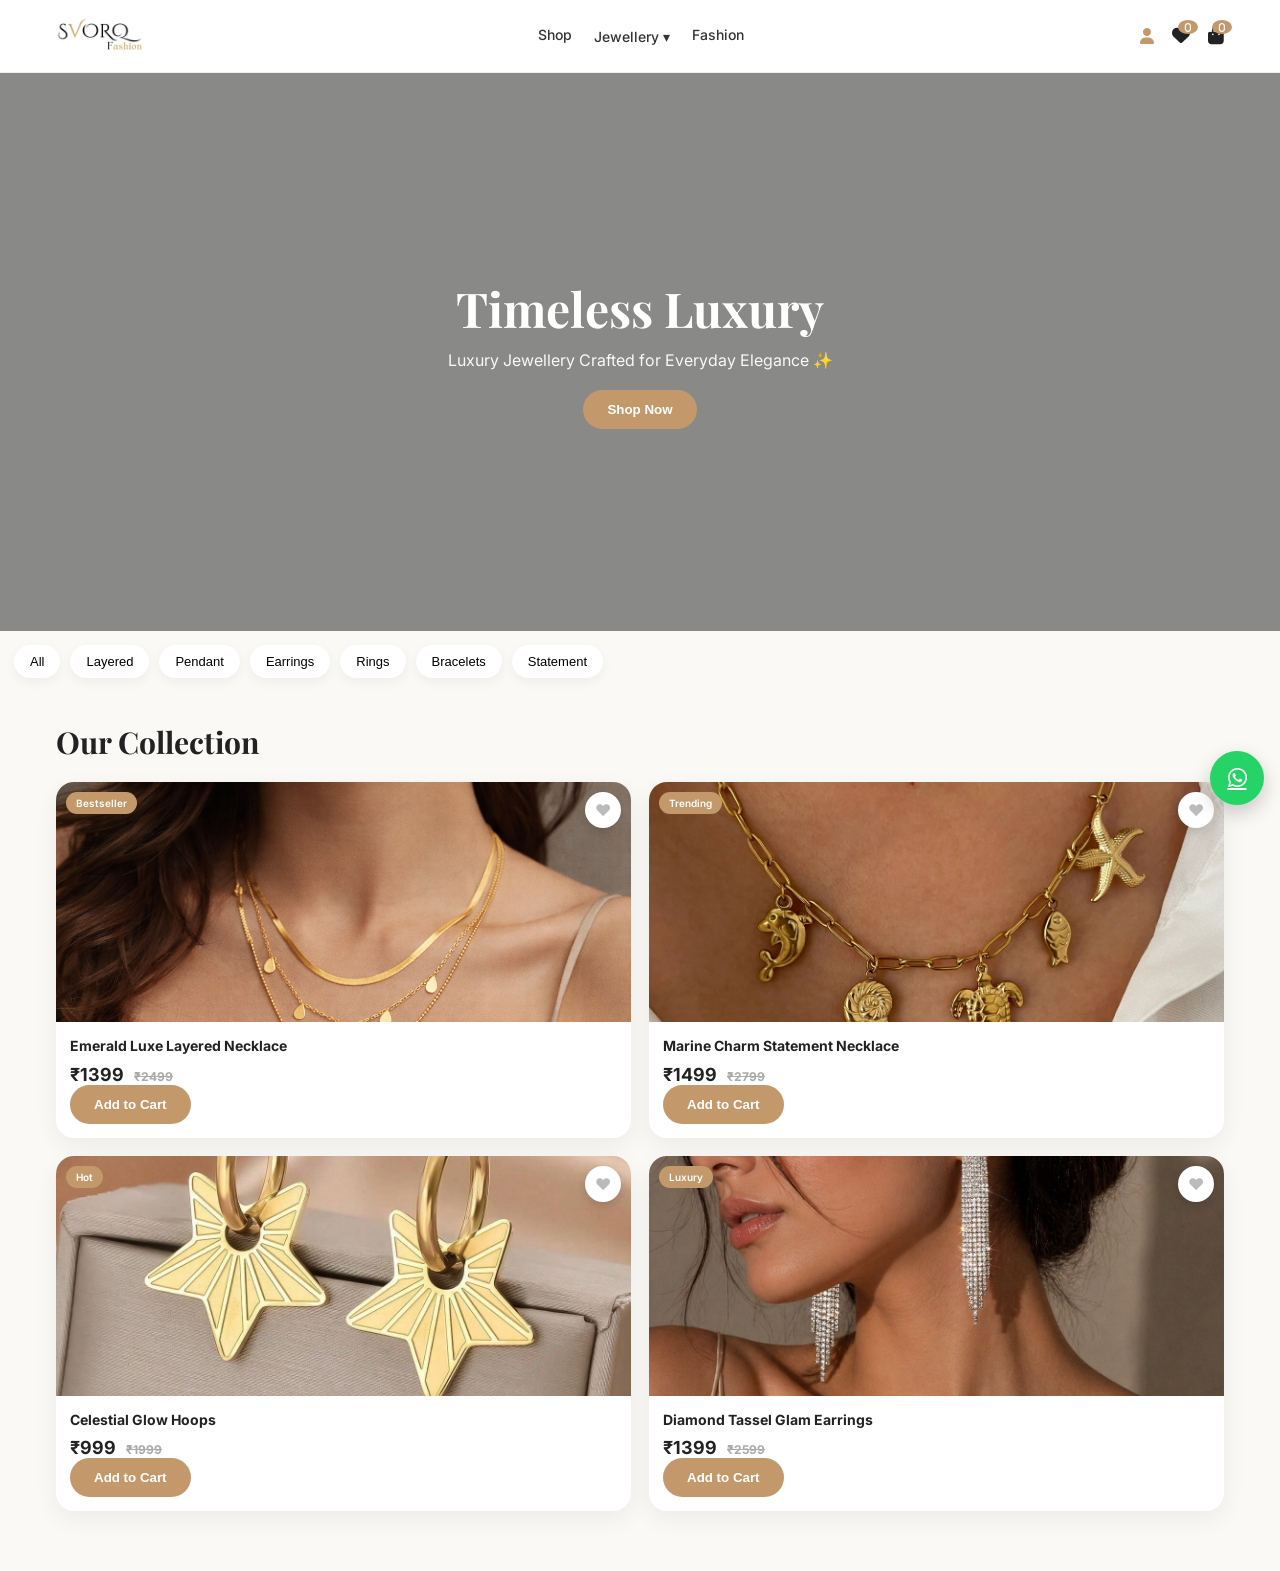
==== commit 98f0de07: "Update index.html" ====
--- a/index.html
+++ b/index.html
@@ -73,8 +73,13 @@
     <!-- RIGHT ICONS -->
     <div class="header-right">
 
-      <i class="fas fa-user"
-onclick="window.location.href='login.html'"></i>
+      <div id="user-email"
+class="user-email"
+onclick="window.location.href='login.html'">
+
+  <i class="fas fa-user"></i>
+
+</div>
 
       <!-- ❤️ WISHLIST -->
       <i class="fas fa-heart" onclick="window.location.href='wishlist.html'">
--- a/style.css
+++ b/style.css
@@ -558,3 +558,16 @@
   }
 
 }
+.user-email{
+  display:flex;
+  align-items:center;
+  gap:6px;
+  font-size:13px;
+  font-weight:600;
+  color:#c3996b;
+  cursor:pointer;
+}
+
+.user-email i{
+  font-size:16px;
+}
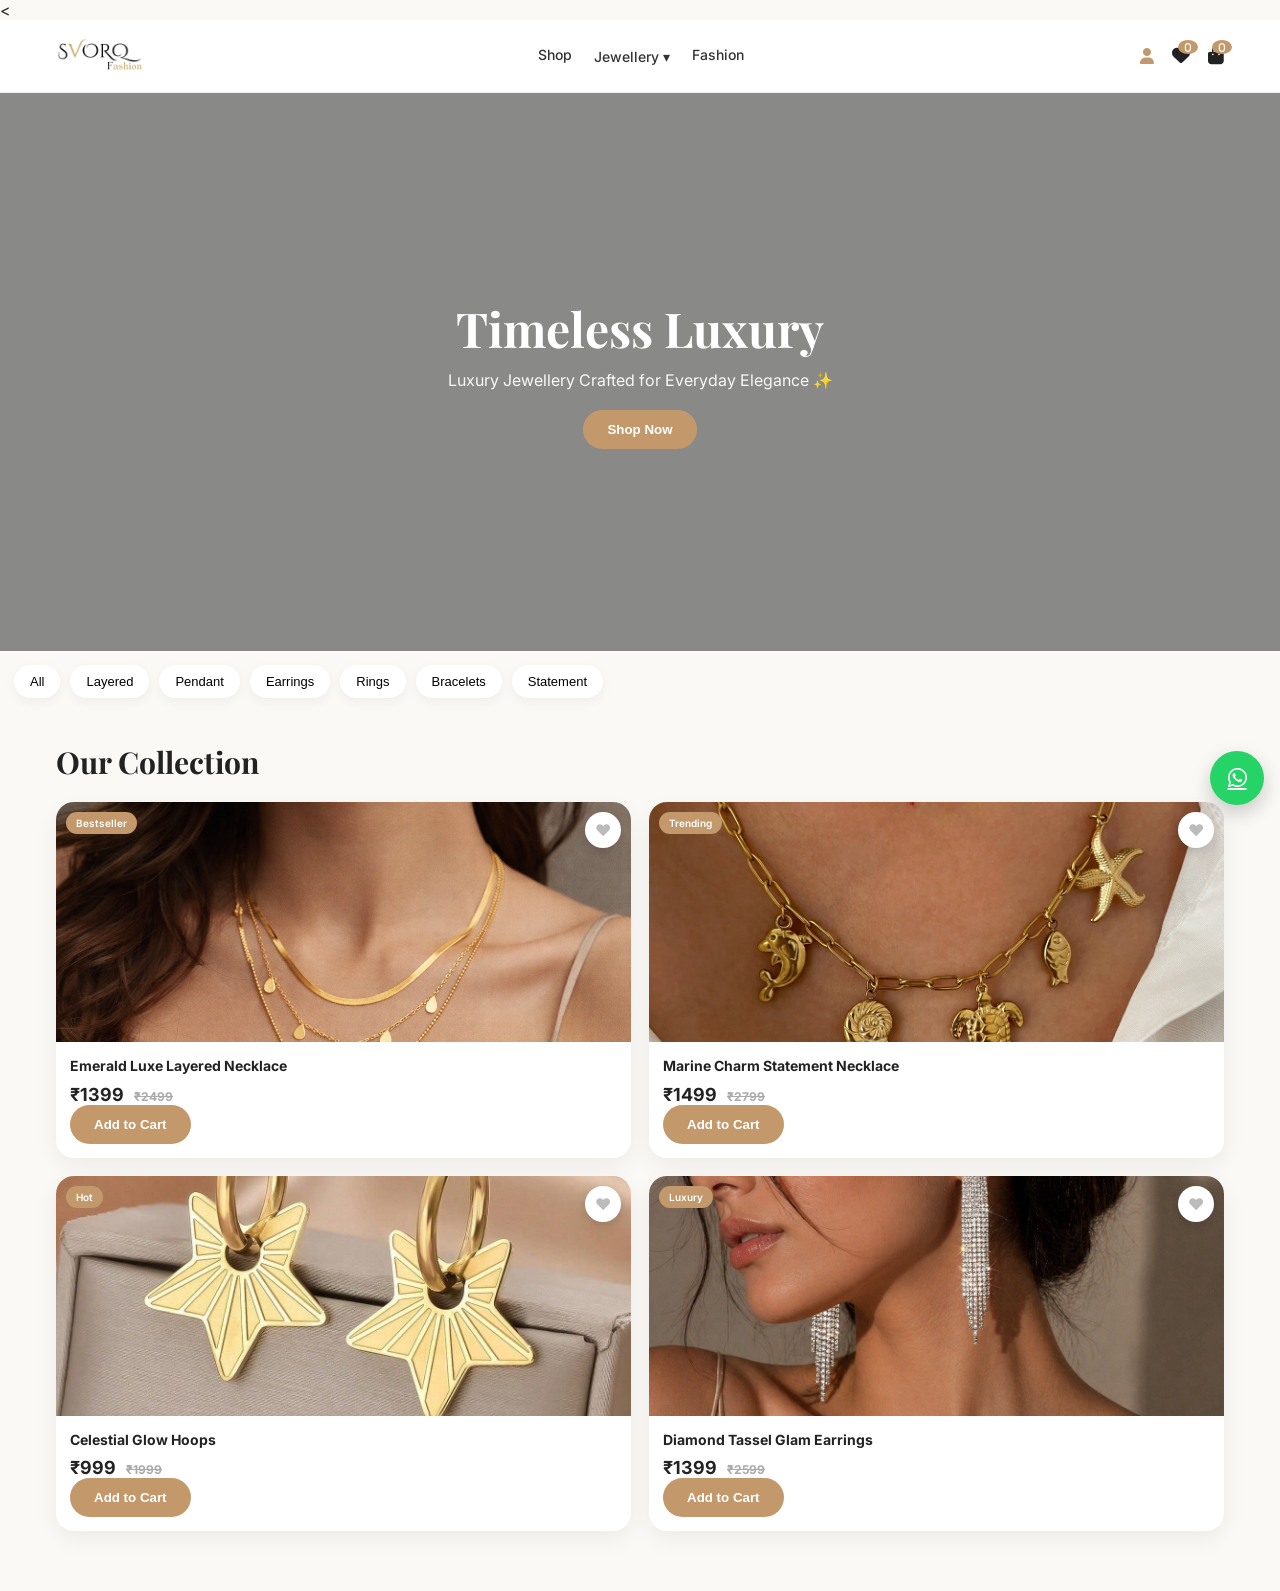
==== commit 7a4125b3: "Update index.html" ====
--- a/index.html
+++ b/index.html
@@ -6,7 +6,7 @@
   <!-- MOBILE -->
   <meta name="viewport" content="width=device-width, initial-scale=1.0">
 
-  <title>SVORQ - Timeless Luxury</title>
+  <<title>SVORQ Luxury Jewellery</title>
 
   <!-- ✅ FORCE REFRESH -->
   <link rel="stylesheet" href="style.css?v=10">
